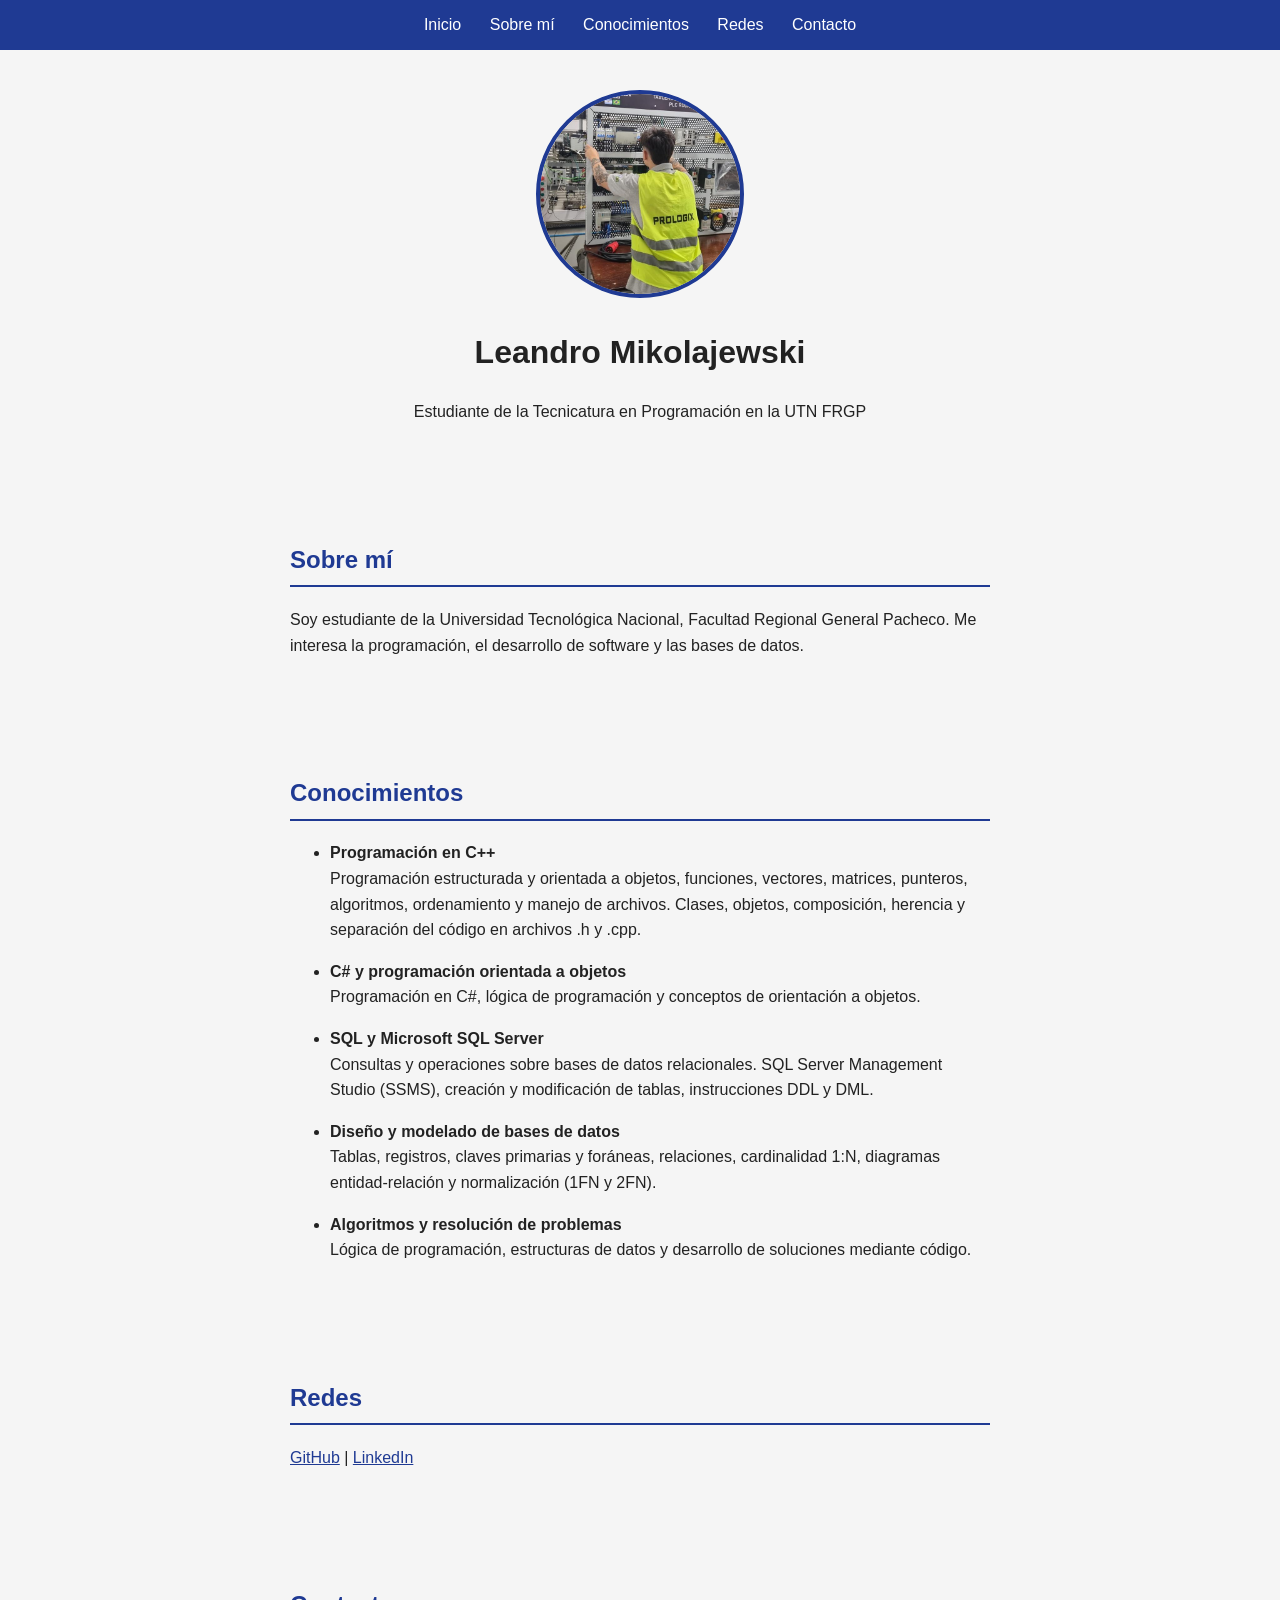
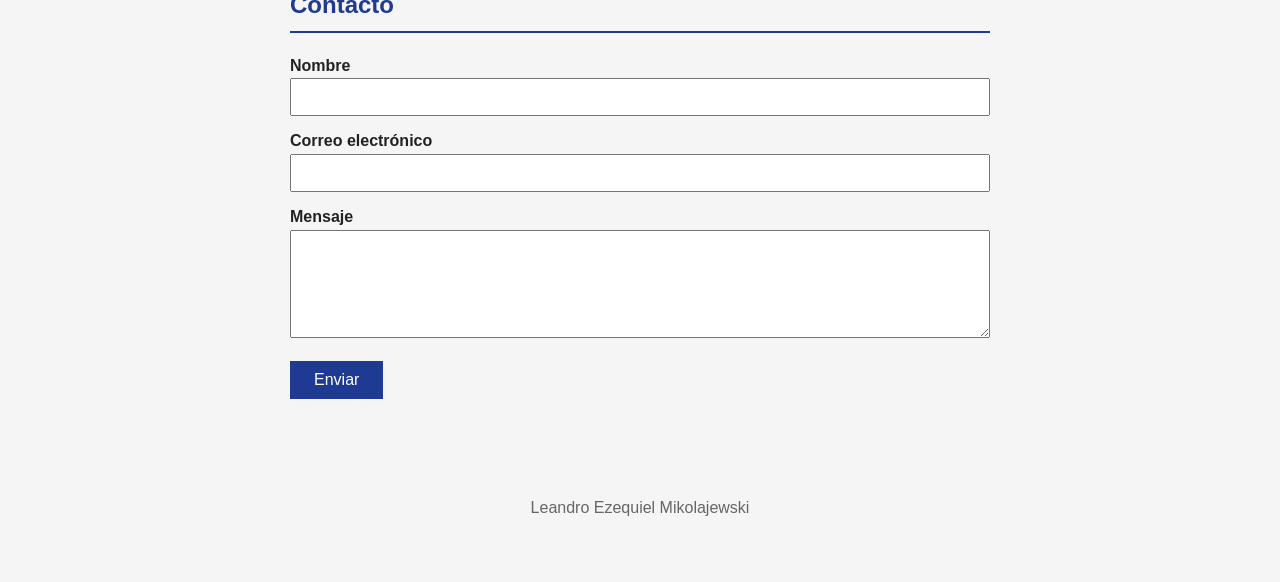
==== index.html @ 9db143de "Add files via upload" ====
<!DOCTYPE html>
<html lang="es">
<head>
  <meta charset="UTF-8">
  <meta name="viewport" content="width=device-width, initial-scale=1">
  <title>Portfolio | Leandro Mikolajewski</title>
  <link rel="stylesheet" href="style.css">
</head>
<body>

  <!-- MENÚ -->
  <nav>
    <a href="#inicio">Inicio</a>
    <a href="#sobre-mi">Sobre mí</a>
    <a href="#conocimientos">Conocimientos</a>
    <a href="#redes">Redes</a>
    <a href="#contacto">Contacto</a>
  </nav>

  <!-- PRESENTACIÓN INICIAL CON FOTO -->
  <header id="inicio">
    <img src="foto.jpg" alt="Foto de Leandro">
    <h1>Leandro Mikolajewski</h1>
    <p>Estudiante de la Tecnicatura en Programación en la UTN FRGP</p>
  </header>

  <!-- INFORMACIÓN GENERAL -->
  <section id="sobre-mi">
    <h2>Sobre mí</h2>
    <p>Soy estudiante de la Universidad Tecnológica Nacional, Facultad Regional General Pacheco. Me interesa la programación, el desarrollo de software y las bases de datos.</p>
  </section>

  <!-- CONOCIMIENTOS -->
  <section id="conocimientos">
    <h2>Conocimientos</h2>
    <ul>
      <li>
        <strong>Programación en C++</strong><br>
        Programación estructurada y orientada a objetos, funciones, vectores, matrices, punteros, algoritmos, ordenamiento y manejo de archivos. Clases, objetos, composición, herencia y separación del código en archivos .h y .cpp.
      </li>
      <li>
        <strong>C# y programación orientada a objetos</strong><br>
        Programación en C#, lógica de programación y conceptos de orientación a objetos.
      </li>
      <li>
        <strong>SQL y Microsoft SQL Server</strong><br>
        Consultas y operaciones sobre bases de datos relacionales. SQL Server Management Studio (SSMS), creación y modificación de tablas, instrucciones DDL y DML.
      </li>
      <li>
        <strong>Diseño y modelado de bases de datos</strong><br>
        Tablas, registros, claves primarias y foráneas, relaciones, cardinalidad 1:N, diagramas entidad-relación y normalización (1FN y 2FN).
      </li>
      <li>
        <strong>Algoritmos y resolución de problemas</strong><br>
        Lógica de programación, estructuras de datos y desarrollo de soluciones mediante código.
      </li>
    </ul>
  </section>

  <!-- REDES -->
  <section id="redes">
    <h2>Redes</h2>
    <p>
      <a href="https://github.com/LeandroEze2004" target="_blank">GitHub</a> |
      <a href="https://www.linkedin.com/in/leandro-mikolajewski-99367129a/" target="_blank">LinkedIn</a>
    </p>
  </section>

  <!-- FORMULARIO DE CONTACTO -->
  <section id="contacto">
    <h2>Contacto</h2>
    <form id="formulario">
      <label for="nombre">Nombre</label>
      <input type="text" id="nombre">

      <label for="email">Correo electrónico</label>
      <input type="email" id="email">

      <label for="mensaje">Mensaje</label>
      <textarea id="mensaje" rows="5"></textarea>

      <button type="submit">Enviar</button>
    </form>
  </section>

  <footer>
    <p>Leandro Ezequiel Mikolajewski</p>
  </footer>

  <script src="script.js"></script>
</body>
</html>
---- style.css ----
body {
  font-family: Arial, sans-serif;
  line-height: 1.6;
  color: #222;
  background: #f5f5f5;
  margin: 0;
}

nav {
  background: #1f3a93;
  text-align: center;
  padding: 12px;
  position: sticky;
  top: 0;
}

nav a {
  color: white;
  text-decoration: none;
  margin: 0 12px;
}

nav a:hover {
  text-decoration: underline;
}

header, section, footer {
  max-width: 700px;
  margin: 0 auto;
  padding: 40px 20px;
}

header {
  text-align: center;
}

header img {
  width: 200px;
  height: 200px;
  object-fit: cover;
  border-radius: 50%;
  border: 4px solid #1f3a93;
}

h2 {
  color: #1f3a93;
  border-bottom: 2px solid #1f3a93;
  padding-bottom: 6px;
}

li {
  margin-bottom: 16px;
}

a {
  color: #1f3a93;
}

label {
  display: block;
  margin-top: 12px;
  font-weight: bold;
}

input, textarea {
  width: 100%;
  padding: 8px;
  box-sizing: border-box;
  font-size: 1rem;
}

button {
  margin-top: 16px;
  padding: 10px 24px;
  background: #1f3a93;
  color: white;
  border: none;
  font-size: 1rem;
  cursor: pointer;
}

footer {
  text-align: center;
  color: #666;
}
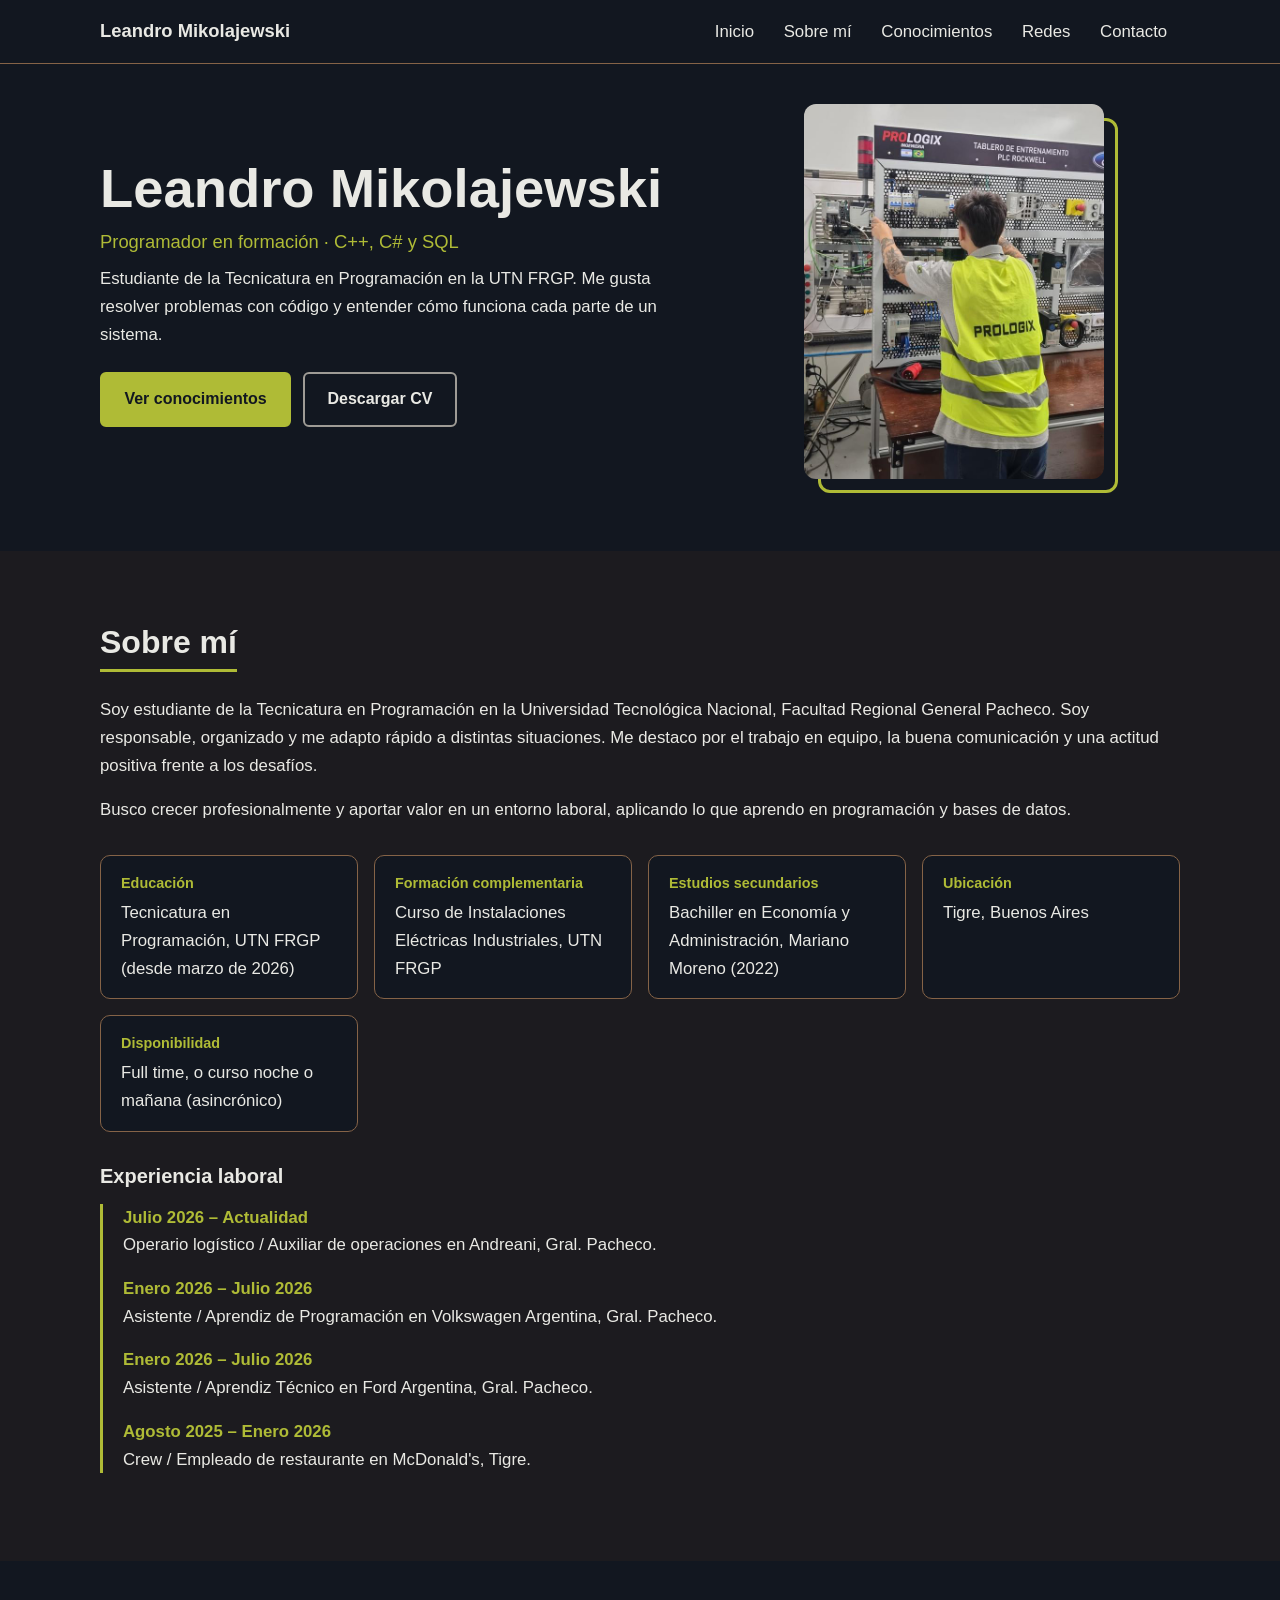
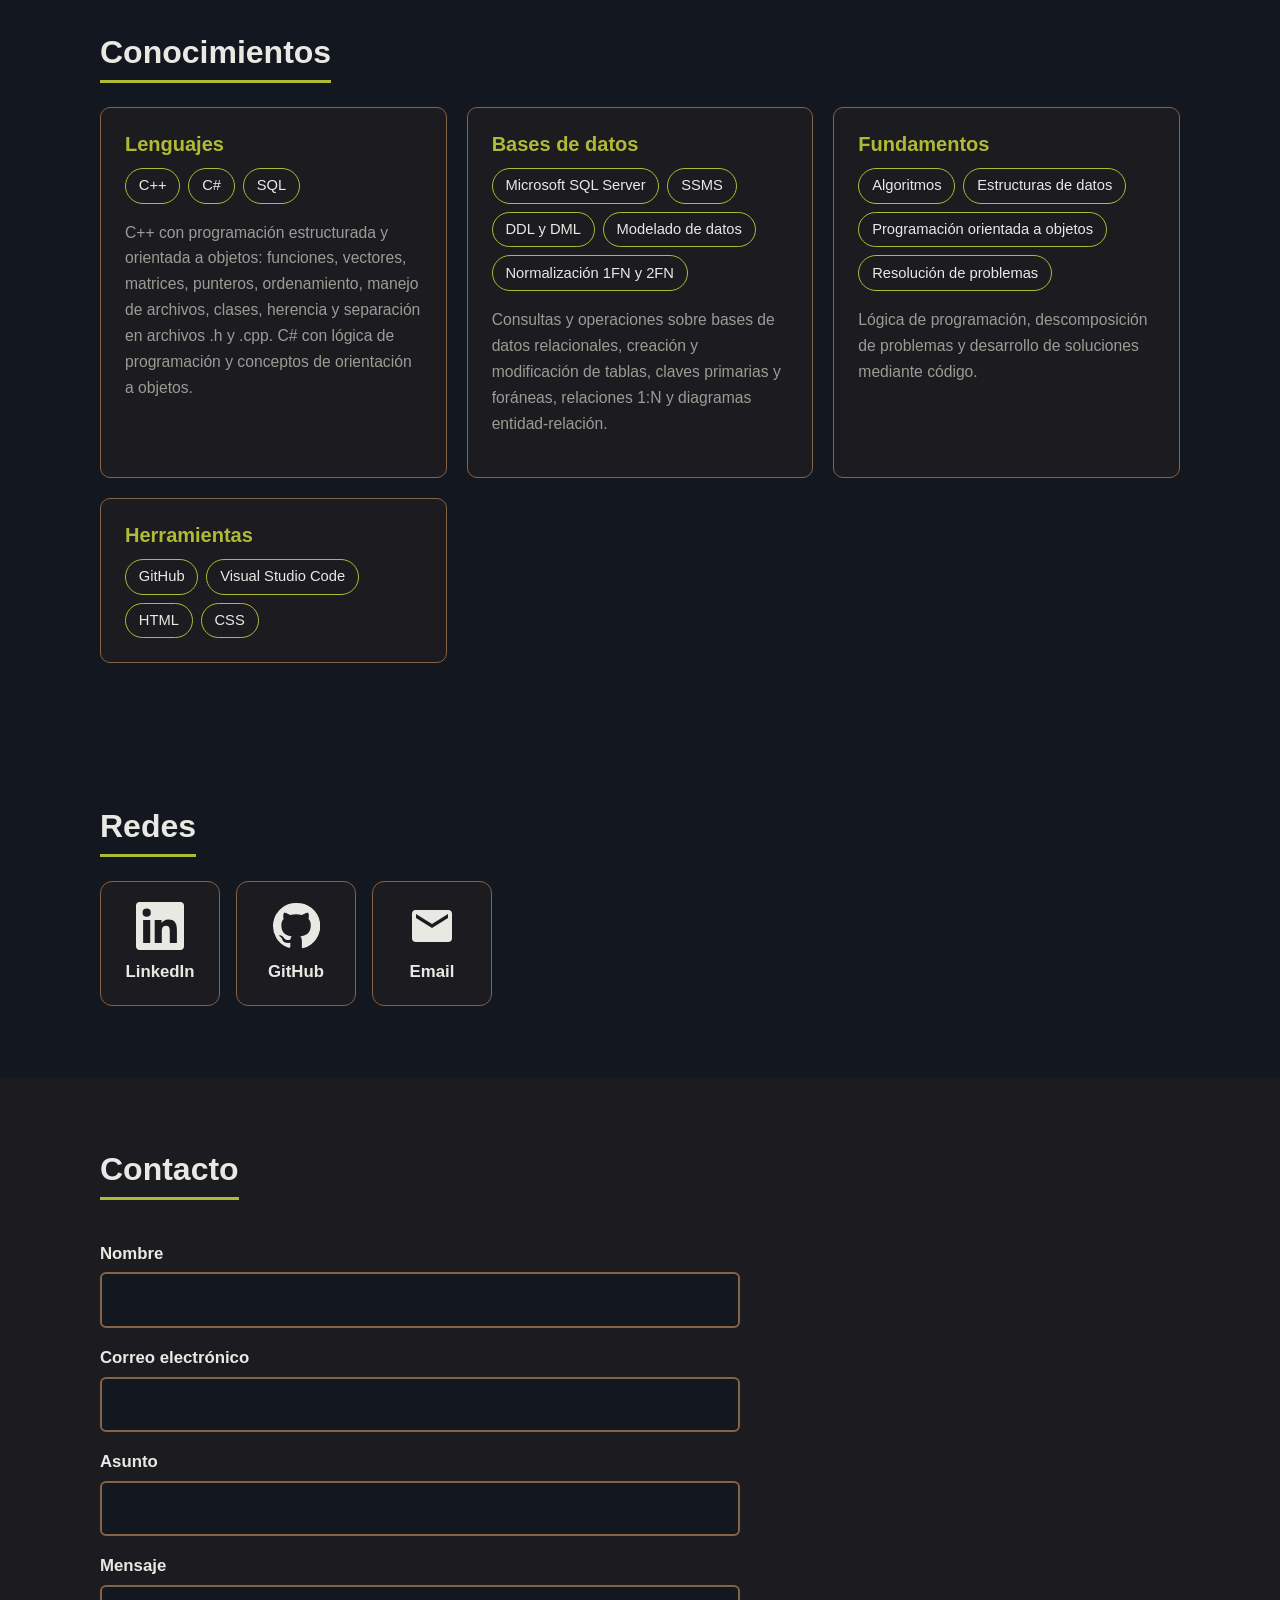
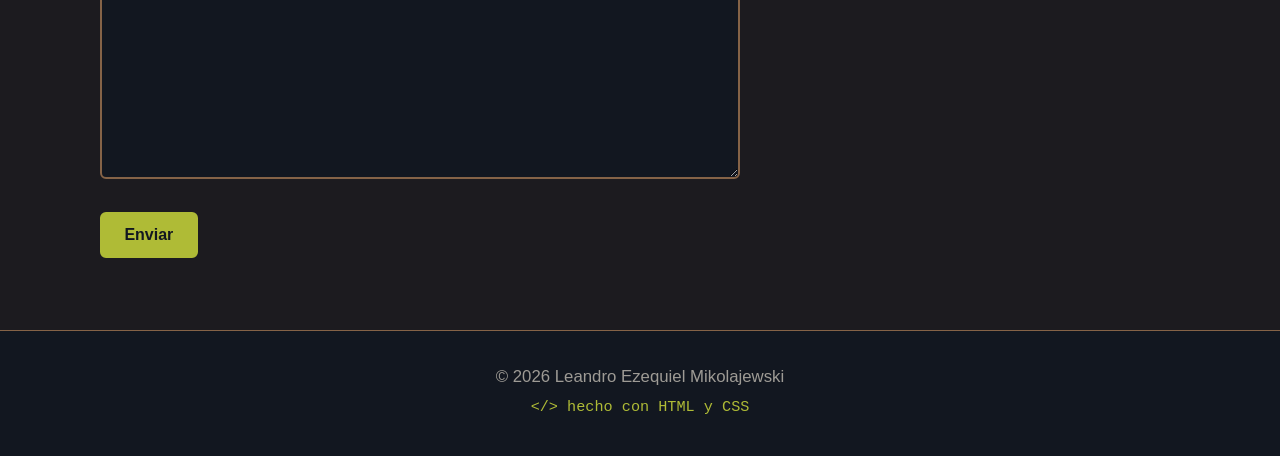
==== commit a9652fd6: "Add files via upload" ====
--- a/index.html
+++ b/index.html
@@ -3,90 +3,198 @@
 <head>
   <meta charset="UTF-8">
   <meta name="viewport" content="width=device-width, initial-scale=1">
-  <title>Portfolio | Leandro Mikolajewski</title>
-  <link rel="stylesheet" href="style.css">
+
+  <!-- SEO: título y descripción que aparecen en Google -->
+  <title>Leandro Mikolajewski | Portfolio de programador C++, C# y SQL</title>
+  <meta name="description" content="Portfolio de Leandro Mikolajewski, estudiante de la Tecnicatura en Programación en la UTN FRGP. Conocimientos en C++, C#, programación orientada a objetos y bases de datos SQL Server.">
+  <meta name="author" content="Leandro Ezequiel Mikolajewski">
+
+  <!-- Vista previa al compartir el link -->
+  <meta property="og:title" content="Leandro Mikolajewski | Portfolio de programador">
+  <meta property="og:description" content="Conocimientos, experiencia y datos de contacto de Leandro Mikolajewski.">
+  <meta property="og:type" content="website">
+
+  <link rel="stylesheet" href="css/styles.css">
 </head>
 <body>
 
-  <!-- MENÚ -->
-  <nav>
-    <a href="#inicio">Inicio</a>
-    <a href="#sobre-mi">Sobre mí</a>
-    <a href="#conocimientos">Conocimientos</a>
-    <a href="#redes">Redes</a>
-    <a href="#contacto">Contacto</a>
-  </nav>
-
-  <!-- PRESENTACIÓN INICIAL CON FOTO -->
-  <header id="inicio">
-    <img src="foto.jpg" alt="Foto de Leandro">
-    <h1>Leandro Mikolajewski</h1>
-    <p>Estudiante de la Tecnicatura en Programación en la UTN FRGP</p>
+  <!-- ================= 1. MENÚ ================= -->
+  <header class="site-header">
+    <div class="contenedor barra">
+      <a class="logo" href="#inicio">Leandro Mikolajewski</a>
+
+      <!-- Menú hamburguesa solo con CSS (checkbox + label) -->
+      <input type="checkbox" id="menu-toggle" class="menu-toggle">
+      <label for="menu-toggle" class="menu-icono" aria-label="Abrir o cerrar el menú"><span></span></label>
+
+      <nav class="menu" aria-label="Menú principal">
+        <ul>
+          <li><a href="#inicio">Inicio</a></li>
+          <li><a href="#sobre-mi">Sobre mí</a></li>
+          <li><a href="#conocimientos">Conocimientos</a></li>
+          <li><a href="#redes">Redes</a></li>
+          <li><a href="#contacto">Contacto</a></li>
+        </ul>
+      </nav>
+    </div>
   </header>
 
-  <!-- INFORMACIÓN GENERAL -->
-  <section id="sobre-mi">
-    <h2>Sobre mí</h2>
-    <p>Soy estudiante de la Universidad Tecnológica Nacional, Facultad Regional General Pacheco. Me interesa la programación, el desarrollo de software y las bases de datos.</p>
-  </section>
-
-  <!-- CONOCIMIENTOS -->
-  <section id="conocimientos">
-    <h2>Conocimientos</h2>
-    <ul>
-      <li>
-        <strong>Programación en C++</strong><br>
-        Programación estructurada y orientada a objetos, funciones, vectores, matrices, punteros, algoritmos, ordenamiento y manejo de archivos. Clases, objetos, composición, herencia y separación del código en archivos .h y .cpp.
-      </li>
-      <li>
-        <strong>C# y programación orientada a objetos</strong><br>
-        Programación en C#, lógica de programación y conceptos de orientación a objetos.
-      </li>
-      <li>
-        <strong>SQL y Microsoft SQL Server</strong><br>
-        Consultas y operaciones sobre bases de datos relacionales. SQL Server Management Studio (SSMS), creación y modificación de tablas, instrucciones DDL y DML.
-      </li>
-      <li>
-        <strong>Diseño y modelado de bases de datos</strong><br>
-        Tablas, registros, claves primarias y foráneas, relaciones, cardinalidad 1:N, diagramas entidad-relación y normalización (1FN y 2FN).
-      </li>
-      <li>
-        <strong>Algoritmos y resolución de problemas</strong><br>
-        Lógica de programación, estructuras de datos y desarrollo de soluciones mediante código.
-      </li>
-    </ul>
-  </section>
-
-  <!-- REDES -->
-  <section id="redes">
-    <h2>Redes</h2>
-    <p>
-      <a href="https://github.com/LeandroEze2004" target="_blank">GitHub</a> |
-      <a href="https://www.linkedin.com/in/leandro-mikolajewski-99367129a/" target="_blank">LinkedIn</a>
-    </p>
-  </section>
-
-  <!-- FORMULARIO DE CONTACTO -->
-  <section id="contacto">
-    <h2>Contacto</h2>
-    <form id="formulario">
-      <label for="nombre">Nombre</label>
-      <input type="text" id="nombre">
-
-      <label for="email">Correo electrónico</label>
-      <input type="email" id="email">
-
-      <label for="mensaje">Mensaje</label>
-      <textarea id="mensaje" rows="5"></textarea>
-
-      <button type="submit">Enviar</button>
-    </form>
-  </section>
-
-  <footer>
-    <p>Leandro Ezequiel Mikolajewski</p>
+  <main>
+
+    <!-- ================= 2. PRESENTACIÓN INICIAL CON FOTO ================= -->
+    <section id="inicio" class="hero">
+      <div class="contenedor hero-grid">
+        <div class="hero-texto">
+          <h1>Leandro Mikolajewski<span class="titulo">Programador en formación · C++, C# y SQL</span></h1>
+          <p>Estudiante de la Tecnicatura en Programación en la UTN FRGP. Me gusta resolver problemas con código y entender cómo funciona cada parte de un sistema.</p>
+          <div class="botones">
+            <a class="boton" href="#conocimientos">Ver conocimientos</a>
+            <!-- EDITAR: poné tu CV en la carpeta cv/ con este nombre -->
+            <a class="boton boton-sec" href="cv/CV-Leandro-Mikolajewski.pdf" download>Descargar CV</a>
+          </div>
+        </div>
+        <div class="marco-foto">
+          <img src="img/foto-perfil.jpg" alt="Leandro Mikolajewski trabajando en un tablero de entrenamiento de PLC" width="640" height="800">
+        </div>
+      </div>
+    </section>
+
+    <!-- ================= 3. INFORMACIÓN GENERAL ================= -->
+    <section id="sobre-mi">
+      <div class="contenedor">
+        <h2>Sobre mí</h2>
+        <p>Soy estudiante de la Tecnicatura en Programación en la Universidad Tecnológica Nacional, Facultad Regional General Pacheco. Soy responsable, organizado y me adapto rápido a distintas situaciones. Me destaco por el trabajo en equipo, la buena comunicación y una actitud positiva frente a los desafíos.</p>
+        <p>Busco crecer profesionalmente y aportar valor en un entorno laboral, aplicando lo que aprendo en programación y bases de datos.</p>
+
+        <ul class="datos">
+          <li><strong>Educación</strong>Tecnicatura en Programación, UTN FRGP (desde marzo de 2026)</li>
+          <li><strong>Formación complementaria</strong>Curso de Instalaciones Eléctricas Industriales, UTN FRGP</li>
+          <li><strong>Estudios secundarios</strong>Bachiller en Economía y Administración, Mariano Moreno (2022)</li>
+          <li><strong>Ubicación</strong>Tigre, Buenos Aires</li>
+          <li><strong>Disponibilidad</strong>Full time, o curso noche o mañana (asincrónico)</li>
+        </ul>
+
+        <h3>Experiencia laboral</h3>
+        <ol class="timeline">
+          <li><span class="fecha">Julio 2026 – Actualidad</span>Operario logístico / Auxiliar de operaciones en Andreani, Gral. Pacheco.</li>
+          <li><span class="fecha">Enero 2026 – Julio 2026</span>Asistente / Aprendiz de Programación en Volkswagen Argentina, Gral. Pacheco.</li>
+          <li><span class="fecha">Enero 2026 – Julio 2026</span>Asistente / Aprendiz Técnico en Ford Argentina, Gral. Pacheco.</li>
+          <li><span class="fecha">Agosto 2025 – Enero 2026</span>Crew / Empleado de restaurante en McDonald's, Tigre.</li>
+        </ol>
+      </div>
+    </section>
+
+    <!-- ================= 4. CONOCIMIENTOS ================= -->
+    <section id="conocimientos">
+      <div class="contenedor">
+        <h2>Conocimientos</h2>
+
+        <div class="grupos">
+          <article class="grupo">
+            <h3>Lenguajes</h3>
+            <ul class="etiquetas">
+              <li>C++</li>
+              <li>C#</li>
+              <li>SQL</li>
+            </ul>
+            <p>C++ con programación estructurada y orientada a objetos: funciones, vectores, matrices, punteros, ordenamiento, manejo de archivos, clases, herencia y separación en archivos .h y .cpp. C# con lógica de programación y conceptos de orientación a objetos.</p>
+          </article>
+
+          <article class="grupo">
+            <h3>Bases de datos</h3>
+            <ul class="etiquetas">
+              <li>Microsoft SQL Server</li>
+              <li>SSMS</li>
+              <li>DDL y DML</li>
+              <li>Modelado de datos</li>
+              <li>Normalización 1FN y 2FN</li>
+            </ul>
+            <p>Consultas y operaciones sobre bases de datos relacionales, creación y modificación de tablas, claves primarias y foráneas, relaciones 1:N y diagramas entidad-relación.</p>
+          </article>
+
+          <article class="grupo">
+            <h3>Fundamentos</h3>
+            <ul class="etiquetas">
+              <li>Algoritmos</li>
+              <li>Estructuras de datos</li>
+              <li>Programación orientada a objetos</li>
+              <li>Resolución de problemas</li>
+            </ul>
+            <p>Lógica de programación, descomposición de problemas y desarrollo de soluciones mediante código.</p>
+          </article>
+
+          <article class="grupo">
+            <h3>Herramientas</h3>
+            <ul class="etiquetas">
+              <li>GitHub</li>
+              <li>Visual Studio Code</li>
+              <li>HTML</li>
+              <li>CSS</li>
+            </ul>
+          </article>
+        </div>
+      </div>
+    </section>
+
+    <!-- ================= 6. REDES ================= -->
+    <section id="redes">
+      <div class="contenedor">
+        <h2>Redes</h2>
+        <ul class="redes">
+          <li>
+            <a href="https://www.linkedin.com/in/leandro-mikolajewski-99367129a/" target="_blank" rel="noopener" aria-label="LinkedIn de Leandro Mikolajewski">
+              <svg viewBox="0 0 24 24" aria-hidden="true"><path d="M20.45 20.45h-3.56v-5.57c0-1.33-.03-3.04-1.85-3.04-1.85 0-2.14 1.45-2.14 2.94v5.67H9.35V9h3.41v1.56h.05c.48-.9 1.64-1.85 3.37-1.85 3.6 0 4.27 2.37 4.27 5.46v6.28ZM5.34 7.43a2.06 2.06 0 1 1 0-4.12 2.06 2.06 0 0 1 0 4.12ZM7.12 20.45H3.56V9h3.56v11.45ZM22.22 0H1.77C.79 0 0 .77 0 1.73v20.54C0 23.23.79 24 1.77 24h20.45c.98 0 1.78-.77 1.78-1.73V1.73C24 .77 23.2 0 22.22 0Z"/></svg>
+              <span>LinkedIn</span>
+            </a>
+          </li>
+          <li>
+            <a href="https://github.com/LeandroEze2004" target="_blank" rel="noopener" aria-label="GitHub de Leandro Mikolajewski">
+              <svg viewBox="0 0 24 24" aria-hidden="true"><path d="M12 .5a11.5 11.5 0 0 0-3.64 22.41c.58.1.79-.25.79-.56v-2c-3.2.7-3.88-1.37-3.88-1.37-.52-1.33-1.28-1.69-1.28-1.69-1.04-.71.08-.7.08-.7 1.15.08 1.76 1.19 1.76 1.19 1.03 1.76 2.69 1.25 3.35.96.1-.75.4-1.25.73-1.54-2.55-.29-5.24-1.28-5.24-5.69 0-1.26.45-2.29 1.19-3.1-.12-.29-.52-1.46.11-3.05 0 0 .97-.31 3.18 1.18a11 11 0 0 1 5.78 0c2.2-1.49 3.17-1.18 3.17-1.18.63 1.59.23 2.76.11 3.05.74.81 1.19 1.84 1.19 3.1 0 4.42-2.69 5.39-5.25 5.68.41.36.78 1.06.78 2.14v3.17c0 .31.21.67.8.56A11.5 11.5 0 0 0 12 .5Z"/></svg>
+              <span>GitHub</span>
+            </a>
+          </li>
+          <li>
+            <a href="mailto:Mikolajewski.04@gmail.com" aria-label="Enviar un correo a Leandro Mikolajewski">
+              <svg viewBox="0 0 24 24" aria-hidden="true"><path d="M20 4H4a2 2 0 0 0-2 2v12a2 2 0 0 0 2 2h16a2 2 0 0 0 2-2V6a2 2 0 0 0-2-2Zm0 4-8 5-8-5V6l8 5 8-5v2Z"/></svg>
+              <span>Email</span>
+            </a>
+          </li>
+        </ul>
+      </div>
+    </section>
+
+    <!-- ================= 7. FORMULARIO DE CONTACTO ================= -->
+    <section id="contacto">
+      <div class="contenedor">
+        <h2>Contacto</h2>
+        <!-- Formulario conectado a Formspree -->
+        <form action="https://formspree.io/f/xgavgwdw" method="POST">
+          <label for="nombre">Nombre</label>
+          <input type="text" id="nombre" name="nombre" required autocomplete="name">
+
+          <label for="email">Correo electrónico</label>
+          <input type="email" id="email" name="email" required autocomplete="email">
+
+          <label for="asunto">Asunto</label>
+          <input type="text" id="asunto" name="asunto" required>
+
+          <label for="mensaje">Mensaje</label>
+          <textarea id="mensaje" name="mensaje" rows="6" required></textarea>
+
+          <button class="boton" type="submit">Enviar</button>
+        </form>
+      </div>
+    </section>
+
+  </main>
+
+  <!-- ================= FOOTER ================= -->
+  <footer class="site-footer">
+    <div class="contenedor">
+      <p>© 2026 Leandro Ezequiel Mikolajewski</p>
+      <p class="detalle">&lt;/&gt; hecho con HTML y CSS</p>
+    </div>
   </footer>
 
-  <script src="script.js"></script>
 </body>
 </html>
--- a/css/styles.css
+++ b/css/styles.css
@@ -0,0 +1,299 @@
+/* =====================================================
+   PORTFOLIO - Leandro Mikolajewski
+   Paleta tomada de la foto de perfil:
+   - fondo:   azul casi negro del pantalón
+   - acento:  amarillo verdoso del chaleco
+   - madera:  marrón de la mesa de trabajo
+   - gris:    gris de la remera y la pared
+   ===================================================== */
+
+/* ---------- Variables de color (editá acá la paleta) ---------- */
+:root {
+  --color-fondo: #121720;
+  --color-superficie: #1c1b1f;
+  --color-texto: #e9e9e4;
+  --color-suave: #9e9b95;
+  --color-acento: #afbb36;
+  --color-madera: #856347;
+  --alto-menu: 64px;
+}
+
+/* ---------- Base ---------- */
+* { box-sizing: border-box; }
+
+html {
+  scroll-behavior: smooth;
+  scroll-padding-top: var(--alto-menu);
+}
+
+body {
+  margin: 0;
+  background: var(--color-fondo);
+  color: var(--color-texto);
+  font-family: Arial, Helvetica, sans-serif;
+  font-size: 1.05rem;
+  line-height: 1.65;
+}
+
+img { max-width: 100%; height: auto; display: block; }
+a { color: var(--color-acento); }
+:focus-visible { outline: 3px solid var(--color-acento); outline-offset: 3px; }
+
+h1, h2, h3, h4 { line-height: 1.2; margin: 0 0 0.75rem; }
+h2 {
+  font-size: 2rem;
+  margin-bottom: 1.5rem;
+  padding-bottom: 0.5rem;
+  border-bottom: 3px solid var(--color-acento);
+  display: inline-block;
+}
+h3 { font-size: 1.25rem; }
+p { margin: 0 0 1rem; }
+
+.contenedor { width: min(1080px, 100% - 2.5rem); margin-inline: auto; }
+section { padding: 4.5rem 0; }
+
+/* ---------- Botones ---------- */
+.boton {
+  display: inline-block;
+  padding: 0.75rem 1.4rem;
+  background: var(--color-acento);
+  color: var(--color-fondo);
+  border: 2px solid var(--color-acento);
+  border-radius: 6px;
+  font-size: 1rem;
+  font-weight: bold;
+  text-decoration: none;
+  cursor: pointer;
+}
+.boton:hover { background: transparent; color: var(--color-acento); }
+.boton-sec { background: transparent; color: var(--color-texto); border-color: var(--color-suave); }
+.boton-sec:hover { color: var(--color-acento); border-color: var(--color-acento); }
+
+/* =====================================================
+   1. MENÚ (fijo arriba)
+   ===================================================== */
+.site-header {
+  position: fixed;
+  top: 0; left: 0; right: 0;
+  z-index: 100;
+  height: var(--alto-menu);
+  background: var(--color-fondo);
+  border-bottom: 1px solid var(--color-madera);
+}
+.barra {
+  height: 100%;
+  display: flex;
+  align-items: center;
+  justify-content: space-between;
+}
+.logo {
+  color: var(--color-texto);
+  font-weight: bold;
+  font-size: 1.15rem;
+  text-decoration: none;
+}
+
+/* El checkbox queda oculto pero se puede usar con teclado */
+.menu-toggle {
+  position: absolute;
+  opacity: 0;
+  width: 1px; height: 1px;
+}
+
+/* Botón hamburguesa hecho con CSS */
+.menu-icono {
+  width: 44px; height: 44px;
+  display: flex;
+  align-items: center;
+  justify-content: center;
+  cursor: pointer;
+  border: 1px solid var(--color-madera);
+  border-radius: 6px;
+}
+.menu-icono span,
+.menu-icono span::before,
+.menu-icono span::after {
+  content: "";
+  display: block;
+  width: 22px; height: 2px;
+  background: var(--color-texto);
+  position: relative;
+}
+.menu-icono span::before { position: absolute; top: -7px; }
+.menu-icono span::after  { position: absolute; top: 7px; }
+.menu-toggle:focus-visible + .menu-icono { outline: 3px solid var(--color-acento); }
+
+/* Menú desplegable en celular */
+.menu {
+  display: none;
+  position: absolute;
+  top: var(--alto-menu);
+  left: 0; right: 0;
+  background: var(--color-fondo);
+  border-bottom: 1px solid var(--color-madera);
+}
+.menu-toggle:checked ~ .menu { display: block; }
+.menu ul { list-style: none; margin: 0; padding: 0.5rem 1.25rem 1rem; }
+.menu a {
+  display: block;
+  padding: 0.7rem 0;
+  color: var(--color-texto);
+  text-decoration: none;
+  border-bottom: 1px solid var(--color-superficie);
+}
+.menu a:hover { color: var(--color-acento); }
+
+/* =====================================================
+   2. PRESENTACIÓN INICIAL
+   ===================================================== */
+.hero { padding-top: calc(var(--alto-menu) + 2.5rem); }
+.hero-grid { display: grid; gap: 2.5rem; align-items: center; }
+.hero h1 { font-size: 2.6rem; }
+.hero .titulo {
+  display: block;
+  margin-top: 0.6rem;
+  font-size: 1.15rem;
+  font-weight: normal;
+  color: var(--color-acento);
+}
+.botones { display: flex; flex-wrap: wrap; gap: 0.75rem; margin-top: 1.5rem; }
+
+/* Marco decorativo de la foto */
+.marco-foto {
+  position: relative;
+  width: min(300px, 80%);
+  justify-self: center;
+}
+.marco-foto::before {
+  content: "";
+  position: absolute;
+  inset: 14px -14px -14px 14px;
+  border: 3px solid var(--color-acento);
+  border-radius: 12px;
+}
+.marco-foto img {
+  position: relative;
+  aspect-ratio: 4 / 5;
+  width: 100%;
+  object-fit: cover;
+  border-radius: 12px;
+  background: var(--color-superficie);
+}
+
+/* =====================================================
+   3. SOBRE MÍ
+   ===================================================== */
+#sobre-mi { background: var(--color-superficie); }
+.datos {
+  list-style: none;
+  margin: 2rem 0;
+  padding: 0;
+  display: grid;
+  gap: 1rem;
+  grid-template-columns: repeat(auto-fit, minmax(220px, 1fr));
+}
+.datos li {
+  background: var(--color-fondo);
+  border: 1px solid var(--color-madera);
+  border-radius: 10px;
+  padding: 1rem 1.25rem;
+}
+.datos strong { display: block; color: var(--color-acento); font-size: 0.9rem; margin-bottom: 0.2rem; }
+
+.timeline { list-style: none; margin: 1rem 0 0; padding: 0 0 0 1.25rem; border-left: 3px solid var(--color-acento); }
+.timeline li { margin-bottom: 1rem; }
+.timeline .fecha { display: block; font-weight: bold; color: var(--color-acento); }
+
+/* =====================================================
+   4. CONOCIMIENTOS
+   ===================================================== */
+.grupos { display: grid; gap: 1.25rem; grid-template-columns: repeat(auto-fit, minmax(280px, 1fr)); }
+.grupo {
+  background: var(--color-superficie);
+  border: 1px solid var(--color-madera);
+  border-radius: 10px;
+  padding: 1.5rem;
+}
+.grupo h3 { color: var(--color-acento); }
+.grupo p { color: var(--color-suave); font-size: 0.98rem; margin-top: 1rem; }
+.etiquetas { list-style: none; margin: 0; padding: 0; display: flex; flex-wrap: wrap; gap: 0.5rem; }
+.etiquetas li {
+  padding: 0.3rem 0.8rem;
+  border: 1px solid var(--color-acento);
+  border-radius: 999px;
+  font-size: 0.92rem;
+}
+
+/* =====================================================
+   6. REDES
+   ===================================================== */
+.redes { list-style: none; margin: 0; padding: 0; display: flex; flex-wrap: wrap; gap: 1rem; }
+.redes a {
+  display: flex;
+  flex-direction: column;
+  align-items: center;
+  gap: 0.5rem;
+  width: 120px;
+  padding: 1.25rem 0.75rem;
+  border: 1px solid var(--color-madera);
+  border-radius: 12px;
+  background: var(--color-superficie);
+  color: var(--color-texto);
+  text-decoration: none;
+  font-weight: bold;
+}
+.redes a:hover { border-color: var(--color-acento); color: var(--color-acento); }
+.redes svg { width: 48px; height: 48px; fill: currentColor; }
+
+/* =====================================================
+   7. FORMULARIO DE CONTACTO
+   ===================================================== */
+#contacto { background: var(--color-superficie); }
+form { max-width: 640px; }
+label { display: block; margin: 1rem 0 0.3rem; font-weight: bold; }
+input, textarea {
+  width: 100%;
+  padding: 0.75rem 1rem;
+  font: inherit;
+  color: var(--color-texto);
+  background: var(--color-fondo);
+  border: 2px solid var(--color-madera);
+  border-radius: 6px;
+}
+input:focus, textarea:focus { outline: none; border-color: var(--color-acento); }
+textarea { resize: vertical; }
+form .boton { margin-top: 1.5rem; }
+
+/* =====================================================
+   FOOTER
+   ===================================================== */
+.site-footer { padding: 2rem 0; text-align: center; color: var(--color-suave); border-top: 1px solid var(--color-madera); }
+.site-footer p { margin: 0 0 0.25rem; }
+.site-footer .detalle { color: var(--color-acento); font-family: "Courier New", monospace; font-size: 0.95rem; }
+
+/* =====================================================
+   TABLET Y ESCRITORIO
+   ===================================================== */
+@media (min-width: 700px) {
+  .hero-grid { grid-template-columns: 1.3fr 1fr; }
+  .hero h1 { font-size: 3.4rem; }
+}
+
+@media (min-width: 860px) {
+  /* Menú horizontal: se oculta la hamburguesa */
+  .menu-icono { display: none; }
+  .menu {
+    display: block;
+    position: static;
+    background: none;
+    border: 0;
+  }
+  .menu ul { display: flex; gap: 0.25rem; padding: 0; }
+  .menu a { padding: 0.5rem 0.8rem; border: 0; border-radius: 6px; }
+  .menu a:hover { background: var(--color-superficie); }
+}
+
+@media (prefers-reduced-motion: reduce) {
+  html { scroll-behavior: auto; }
+}
